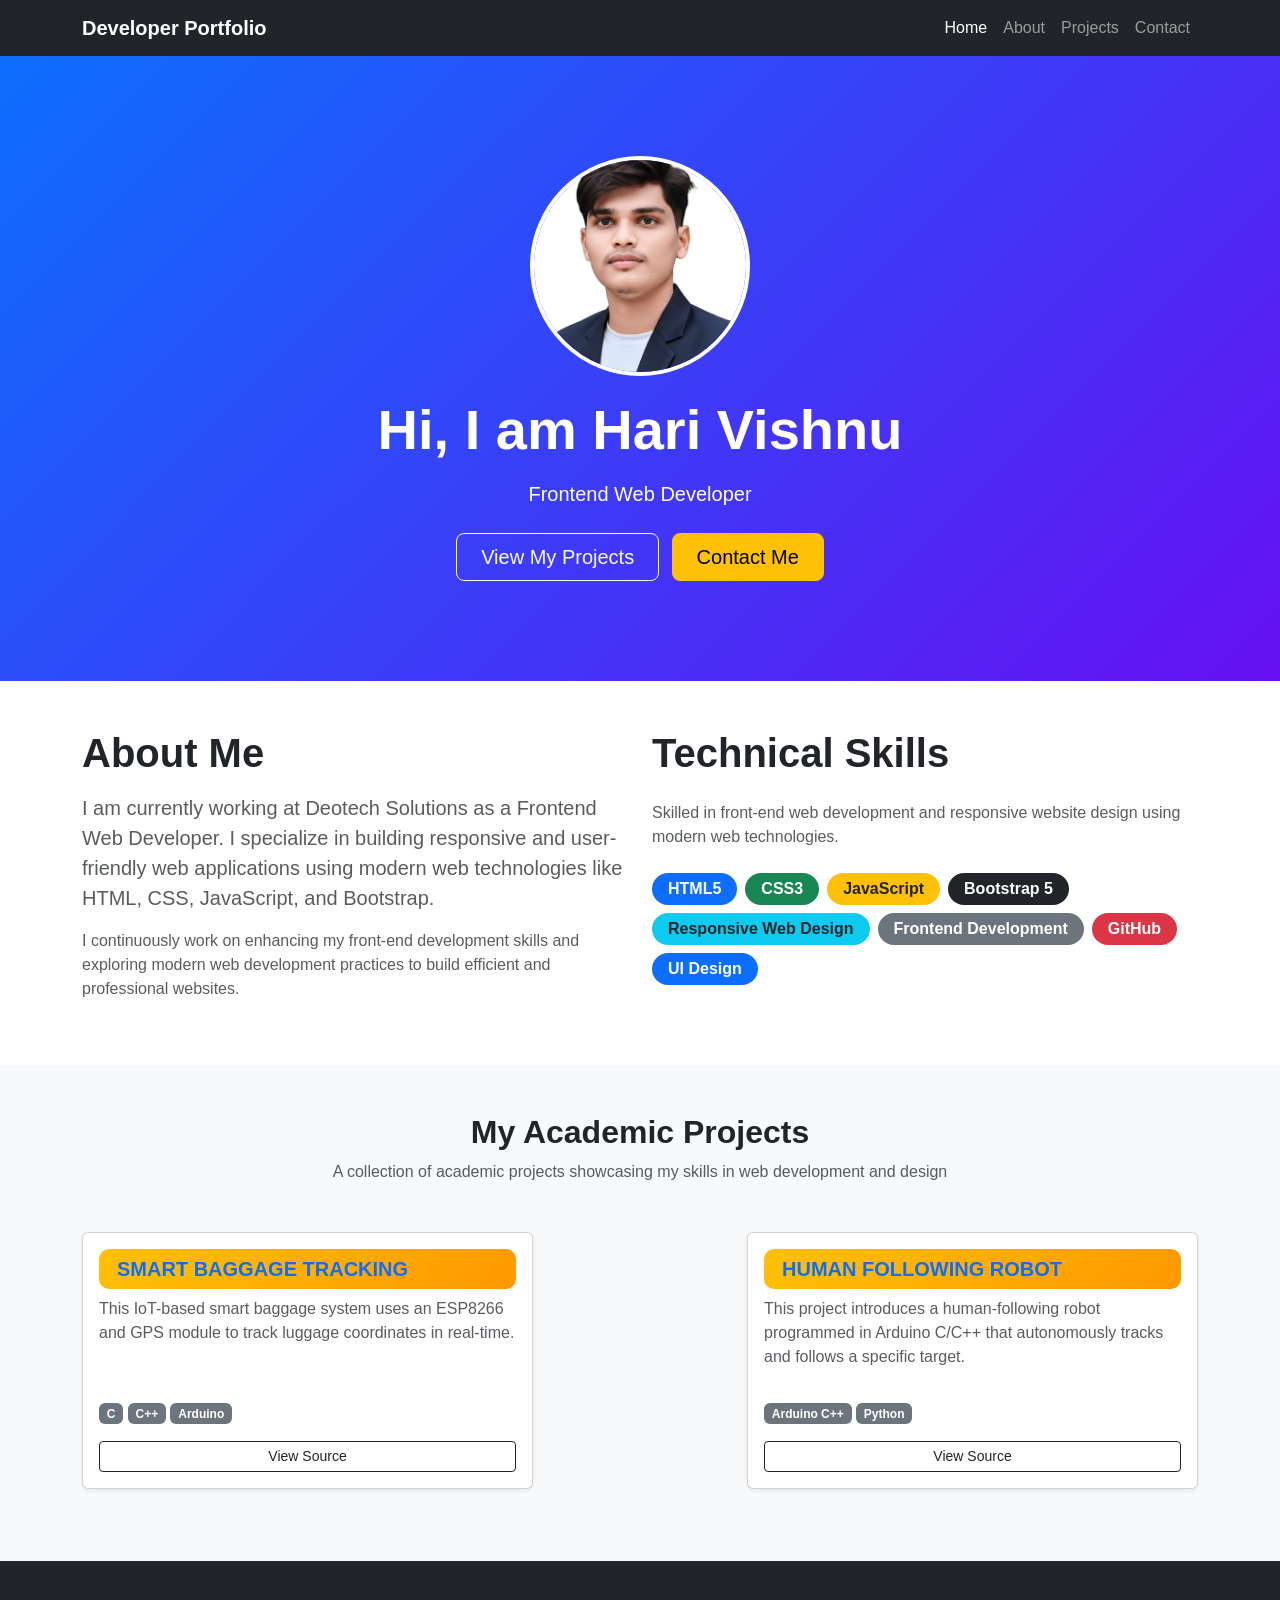
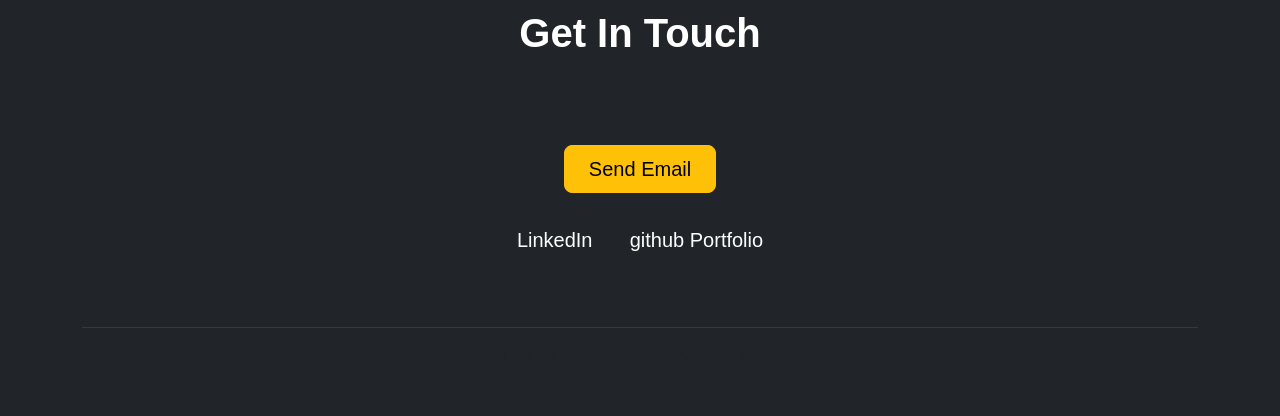
==== index.html @ 890c0b6c "Add files via upload" ====
<!DOCTYPE html>
<html lang="en">
<head>
    <meta charset="UTF-8">
    <meta name="viewport" content="width=device-width, initial-scale=1.0">
    <title>Professional Portfolio</title>

    <!-- Bootstrap CSS CDN -->
    <link href="https://cdn.jsdelivr.net/npm/bootstrap@5.3.8/dist/css/bootstrap.min.css" rel="stylesheet" integrity="sha384-sRIl4kxILFvY47J16cr9ZwB07vP4J8+LH7qKQnuqkuIAvNWLzeN8tE5YBujZqJLB" crossorigin="anonymous">

    <!-- External CSS -->
    <link rel="stylesheet" href="style.css">
</head>

<body>

    <!-- ================= NAVBAR ================= -->
    <nav class="navbar navbar-expand-lg navbar-dark bg-dark sticky-top">
        <div class="container">

            <a class="navbar-brand fw-bold" href="#">Developer Portfolio</a>

            <button class="navbar-toggler" type="button" data-bs-toggle="collapse" data-bs-target="#navbarNav">
                <span class="navbar-toggler-icon"></span>
            </button>

            <div class="collapse navbar-collapse" id="navbarNav">
                <div class="navbar-nav ms-auto">
                    <a class="nav-link active" href="#home">Home</a>
                    <a class="nav-link" href="#about">About</a>
                    <a class="nav-link" href="#projects">Projects</a>
                    <a class="nav-link" href="#contact">Contact</a>
                </div>
            </div>

        </div>
    </nav>

    <!-- ================= HERO SECTION ================= -->
    <section id="home" class="my-section text-center">
        <div class="container">

            <!-- Profile Image -->
            <img src="profile.jpg" alt="Hari Vishnu" class="profile-pic">

            <!-- Name -->
            <h1 class="display-4 fw-bold mb-3">
                Hi, I am Hari Vishnu
            </h1>

            <p class="lead mb-4">
                Frontend Web Developer
            </p>

            <!-- Buttons -->
            <a href="#projects" class="btn btn-outline-light btn-lg px-4 me-2">
                View My Projects
            </a>

            <a href="#contact" class="btn btn-warning btn-lg px-4">
                Contact Me
            </a>

        </div>
    </section>

    <!-- ================= ABOUT & SKILLS ================= -->
    <section id="about" class="py-5 bg-white">

        <div class="container">

            <div class="row align-items-start">

                <!-- About -->
                <div class="col-md-6 mb-4 mb-md-0">

                    <h2 class="fw-bold text-dark mb-3">
                        About Me
                    </h2>

                    <p class="text-muted lead">
                        I am currently working at Deotech Solutions as a Frontend Web Developer. I specialize in building responsive and user-friendly web applications using modern web technologies like HTML, CSS, JavaScript, and Bootstrap.
                    </p>

                    <p class="text-muted">
                        I continuously work on enhancing my front-end development skills and exploring modern web development practices to build efficient and professional websites.
                    </p>

                </div>

                <!-- Skills -->
                <div class="col-md-6">

                    <h2 class="fw-bold text-dark mb-4">
                        Technical Skills
                    </h2>

                    <p class="text-muted mb-4">
                        Skilled in front-end web development and responsive website design using modern web technologies.
                    </p>

                    <div class="d-flex flex-wrap gap-2">

                        <span class="badge bg-primary fs-6 p-2 px-3 rounded-pill">
                            HTML5
                        </span>

                        <span class="badge bg-success fs-6 p-2 px-3 rounded-pill">
                            CSS3
                        </span>

                        <span class="badge bg-warning text-dark fs-6 p-2 px-3 rounded-pill">
                            JavaScript
                        </span>

                        <span class="badge bg-dark fs-6 p-2 px-3 rounded-pill">
                            Bootstrap 5
                        </span>

                        <span class="badge bg-info text-dark fs-6 p-2 px-3 rounded-pill">
                            Responsive Web Design
                        </span>

                        <span class="badge bg-secondary fs-6 p-2 px-3 rounded-pill">
                            Frontend Development
                        </span>

                        <span class="badge bg-danger fs-6 p-2 px-3 rounded-pill">
                            GitHub
                        </span>

                        <span class="badge bg-primary fs-6 p-2 px-3 rounded-pill">
                            UI Design
                        </span>

                    </div>

                </div>

            </div>

        </div>

    </section>

    <!-- ================= PROJECTS ================= -->
    <section id="projects" class="py-5 bg-light">

        <div class="container">

            <!-- Heading -->
            <div class="text-center mb-5">

                <h2 class="fw-bold text-dark">
                    My Academic Projects
                </h2>

                <p class="text-muted">
                    A collection of academic projects showcasing my skills in web development and design
                </p>

            </div>

            <!-- Project Cards -->
            <div class="row justify-content-between">

                <!-- Project 1 -->
                <div class="col-md-5 mb-4">

                    <div class="card h-100 shadow-sm">

                        <div class="card-body d-flex flex-column">

                            <h5 class="card-title fw-bold text-primary">
                                SMART BAGGAGE TRACKING
                            </h5>

                            <p class="card-text text-muted flex-grow-1">
                                This IoT-based smart baggage system uses an ESP8266 and GPS module to track luggage coordinates in real-time.
                            </p>

                            <div class="mt-3">
                                <span class="badge bg-secondary">C</span>
                                <span class="badge bg-secondary">C++</span>
                                <span class="badge bg-secondary">Arduino</span>
                            </div>

                            <a href="#" class="btn btn-outline-dark btn-sm mt-3 w-100">
                                View Source
                            </a>

                        </div>

                    </div>

                </div>

                <!-- Project 2 -->
                <div class="col-md-5 mb-4">

                    <div class="card h-100 shadow-sm">

                        <div class="card-body d-flex flex-column">

                            <h5 class="card-title fw-bold text-primary">
                                HUMAN FOLLOWING ROBOT
                            </h5>

                            <p class="card-text text-muted flex-grow-1">
                                This project introduces a human-following robot programmed in Arduino C/C++ that autonomously tracks and follows a specific target.
                            </p>

                            <div class="mt-3">
                                <span class="badge bg-secondary">Arduino C++</span>
                                <span class="badge bg-secondary">Python</span>
                            </div>

                            <a href="#" class="btn btn-outline-dark btn-sm mt-3 w-100">
                                View Source
                            </a>

                        </div>

                    </div>

                </div>

            </div>

        </div>

    </section>

    <!-- ================= CONTACT SECTION ================= -->
    <section id="contact" class="py-5 bg-dark text-white">

        <div class="container">

            <div class="row justify-content-center">

                <div class="col-md-6 text-center">

                    <h2 class="fw-bold mb-3">
                        Get In Touch
                    </h2>

                    <p class="text-muted mb-4">
                        Feel free to connect for any professional discussions or project collaborations.
                    </p>

                    <!-- Email Button -->
                    <div class="mb-4">

                        <a href="mailto:harivishnu6300@example.com"
                           class="btn btn-warning btn-lg px-4 mb-2">

                            Send Email

                        </a>

                    </div>

                    <!-- Social Links -->
                    <div class="d-flex justify-content-center gap-3 fs-5 mb-4 flex-wrap">

                        <!-- LinkedIn -->
                        <a href="https://www.linkedin.com/in/barreedula-hari-vishnu-a73405308"
                           target="_blank"
                           class="text-white text-decoration-none hover-link">

                            LinkedIn

                        </a>

                        <span class="text-muted">|</span>

                        <!-- Portfolio Website -->
                        <a href="https://harivishnu6300-afk.github.io/portfolio-website/"
                           target="_blank"
                           class="text-white text-decoration-none hover-link">

                            github Portfolio

                        </a>

                    </div>

                </div>

            </div>

            <!-- Footer -->
            <hr class="border-secondary mt-5">

            <div class="text-center text-muted fs-7 mt-3">

                <p class="mb-0">
                    &copy; 2026 Hari Vishnu. All Rights Reserved. Built with Bootstrap.
                </p>

            </div>

        </div>

    </section>

    <!-- Bootstrap JS -->
    <script src="https://cdn.jsdelivr.net/npm/bootstrap@5.3.8/dist/js/bootstrap.bundle.min.js" integrity="sha384-FKyoEForCGlyvwx9Hj09JcYn3nv7wiPVlz7YYwJrWVcXK/BmnVDxM+D2scQbITxI" crossorigin="anonymous"></script>

    <!-- External JS -->
    <script src="script.js"></script>

</body>
</html>
---- style.css ----
<style>
    .profile-pic{
        display: block;
        margin: 0 auto 20px auto;
        width: 180px;
        height: 180px;
        border-radius: 50%;
        object-fit: cover;
        border: 5px solid white;
        margin-bottom: 25px;
        box-shadow: 0 8px 20px rgba(0,0,0,0.3);
        animation: zoomIn 1s ease-out; 
    }
        
    body {
        background-color: #f8f9fa;
        font-family: 'Segoe UI', Tahoma, Geneva, Verdana, sans-serif;
    }
    .my-section {
        background: linear-gradient(135deg, #0d6efd, #6610f2);
        color: white;
        padding: 100px 0;
       
    }
   .profile-pic {
        width: 220px;
        height: 220px;
        object-fit: cover;
        border-radius: 50%;
        display: block;
        margin: 0 auto 20px;
        border: 4px solid white;
    }
    .nav-link {
            font-weight: 500;
    }
    .display-4 {
            display: inline-block;
            animation: zoomIn 1s ease-out;
            transform-origin: center;
    }
    @keyframes zoomIn {
            from {
                transform: scale(0);
                opacity: 0;
            }
            to {
                transform: scale(1);
                opacity: 1;
            }
    }  
    .col-md-6 h2{
            font-size: 40px;
            font-weight: bold;
            animation: zoomForward 1.5s ease-out;
    }

    @keyframes zoomForward{
            from{
                transform: scale(0.3);
                opacity: 0;
            }
            to{
                transform: scale(1);
                opacity: 1;
            }
    }
    .card-title {
            background: linear-gradient(135deg, #ffc107, #ff9800);
            color: #000;
            padding: 8px 18px;
            border-radius: 10px;
            font-weight: bold;
            display: inline-block;
        
    }
    .card {
             transition: 0.3s ease;
    }

    .card:hover {
                transform: translateY(-8px);
                box-shadow: 0 15px 30px rgba(0,0,0,0.2);
    }
    .col-md-6 h2{
            font-size: 40px;
            font-weight: bold;
            animation: zoomForward 1.5s ease-out;
    }

    @keyframes zoomForward{
            from{
                transform: scale(0.3);
                 opacity: 0;
            }
            to{
                 transform: scale(1);
                opacity: 1;
             }
    }
    /* Mobile Responsive Design */

    @media (max-width: 768px) {

        .my-section {
            padding: 60px 20px;
        }

        .profile-pic {
             width: 150px;
             height: 150px;
        }

         h1.display-4 {
        font-size: 2rem;
        }

        .lead {
            font-size: 1rem;
        }

        .btn-lg {
            width: 100%;
            margin-bottom: 10px;
        }

        .navbar-nav {
            text-align: center;
        }

        .card {
             margin-bottom: 20px;
        }
    }
             
</style>
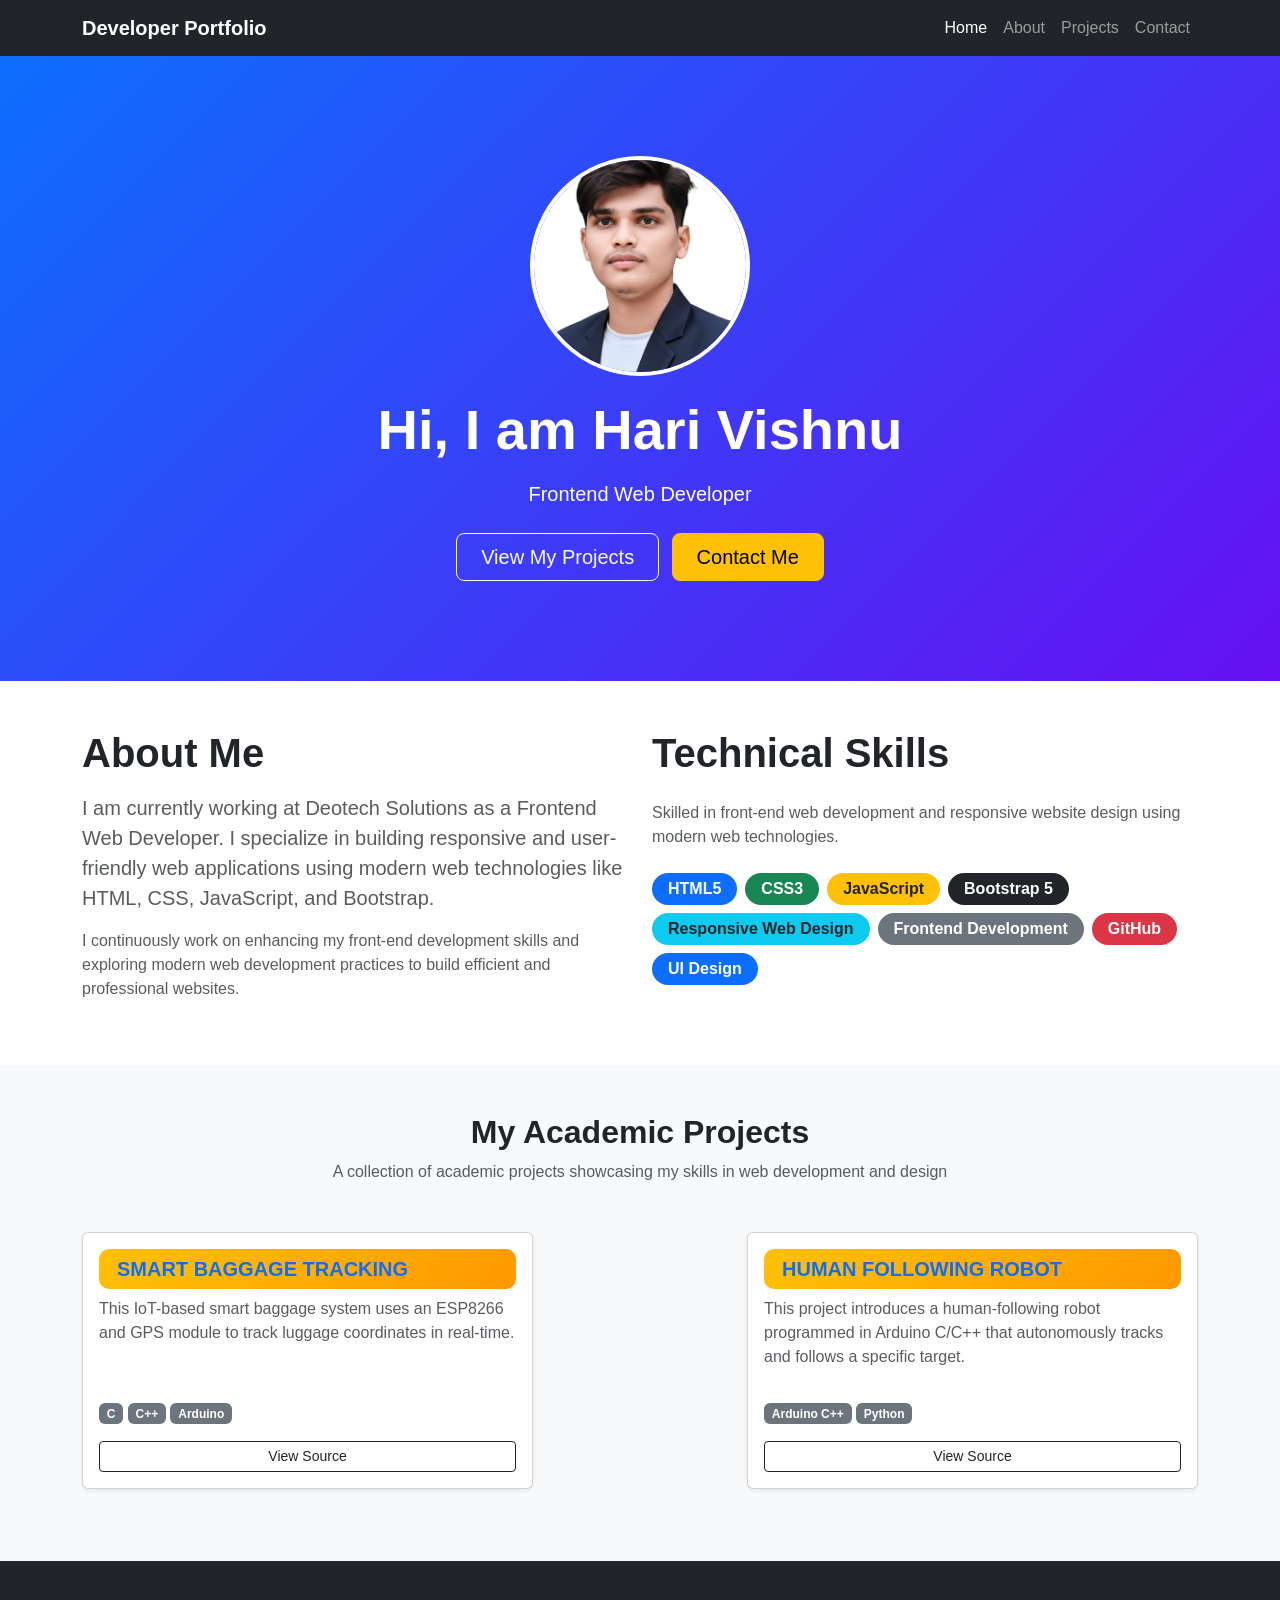
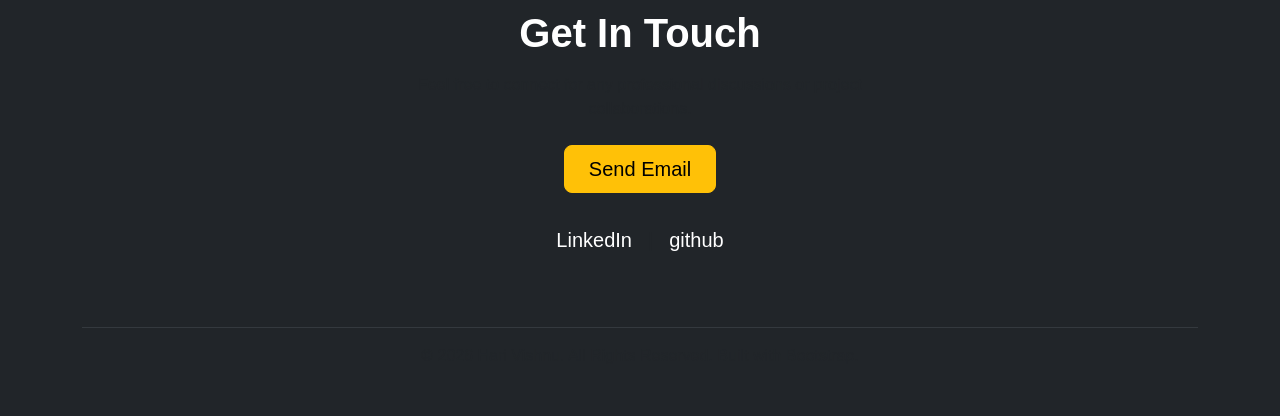
==== commit b67e4265: "Fix HTML encoding issues in index.html" ====
--- a/index.html
+++ b/index.html
@@ -264,24 +264,11 @@
                     <div class="d-flex justify-content-center gap-3 fs-5 mb-4 flex-wrap">
 
                         <!-- LinkedIn -->
-                        <a href="https://www.linkedin.com/in/barreedula-hari-vishnu-a73405308"
-                           target="_blank"
-                           class="text-white text-decoration-none hover-link">
-
-                            LinkedIn
-
-                        </a>
-
+                        <a href="https://www.linkedin.com/in/barreedula-hari-vishnu-a73405308"target="_blank"class="text-white text-decoration-none hover-link">LinkedIn</a>
                         <span class="text-muted">|</span>
 
                         <!-- Portfolio Website -->
-                        <a href="https://harivishnu6300-afk.github.io/portfolio-website/"
-                           target="_blank"
-                           class="text-white text-decoration-none hover-link">
-
-                            github Portfolio
-
-                        </a>
+                        <a href="https://harivishnu6300-afk.github.io/portfolio-website/"target="_blank"class="text-white text-decoration-none hover-link">github</a>
 
                     </div>
 
@@ -311,4 +298,4 @@
     <script src="script.js"></script>
 
 </body>
-</html>+</html>
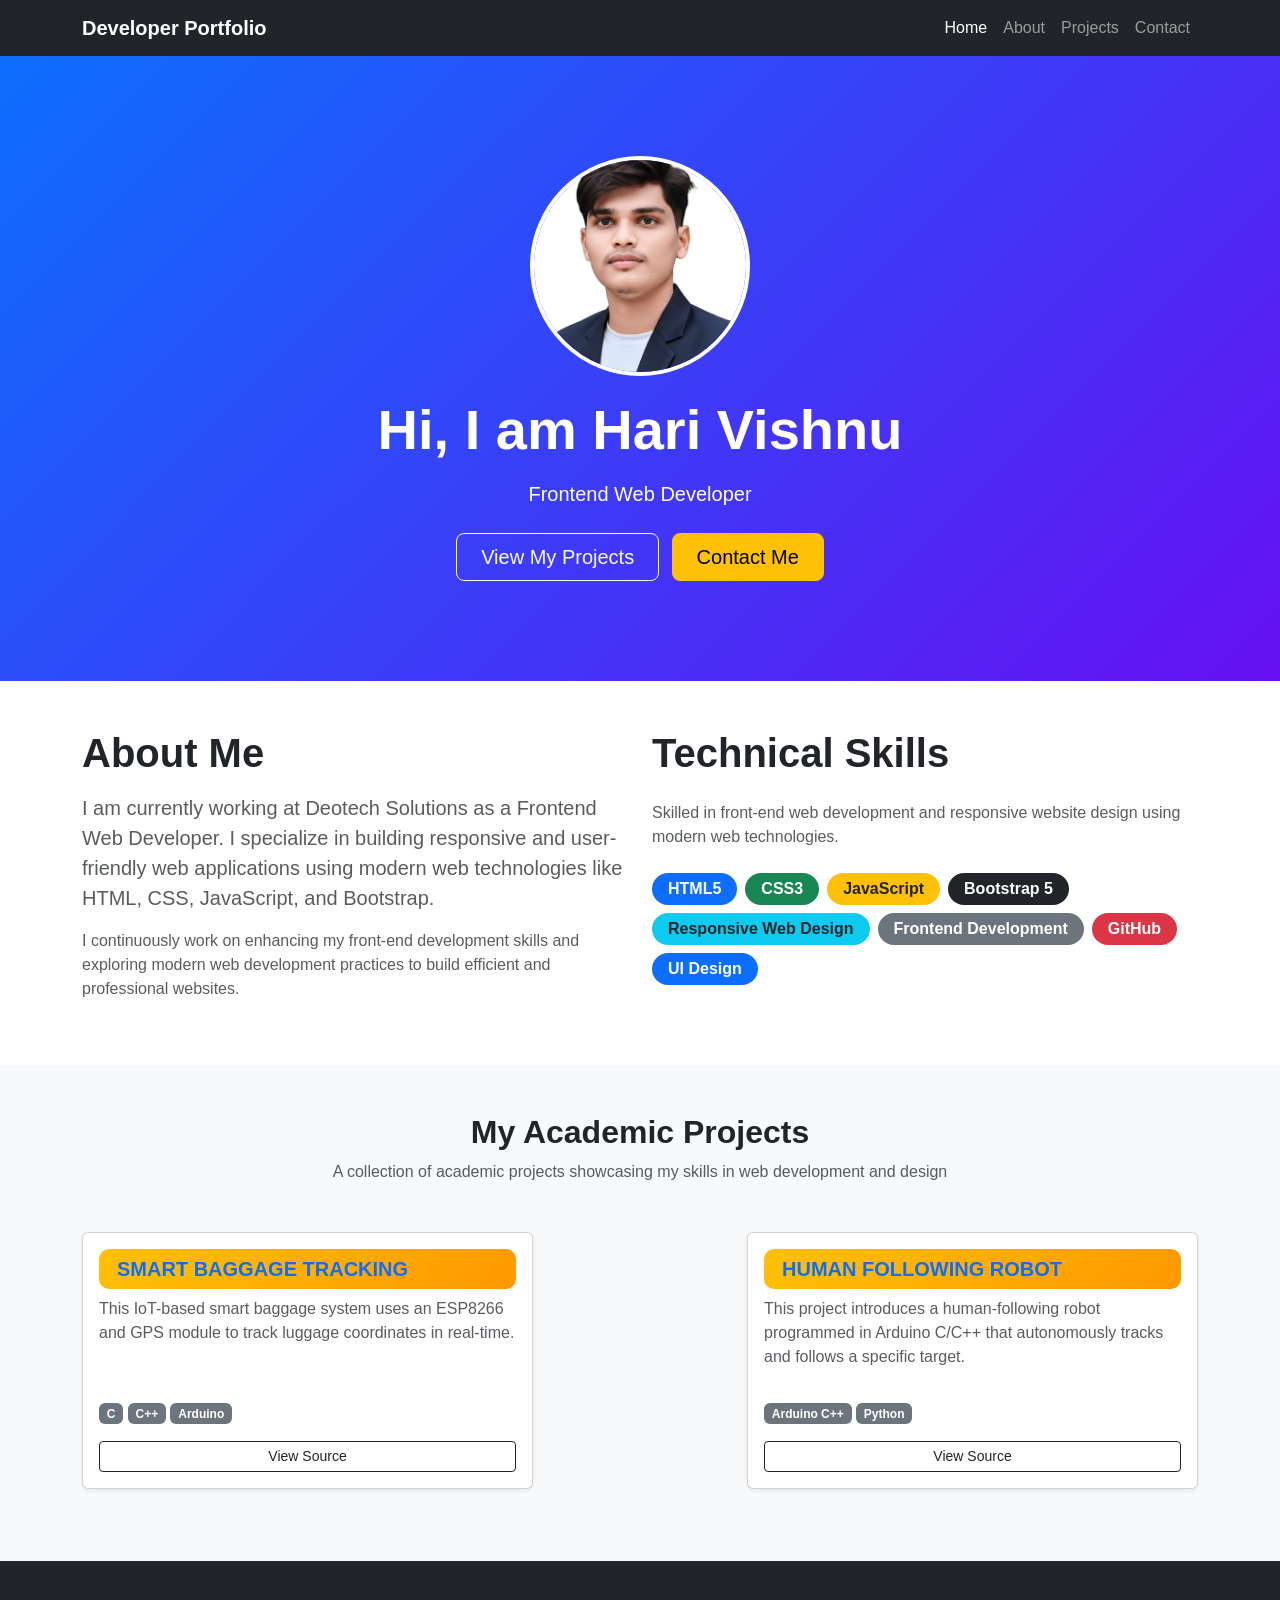
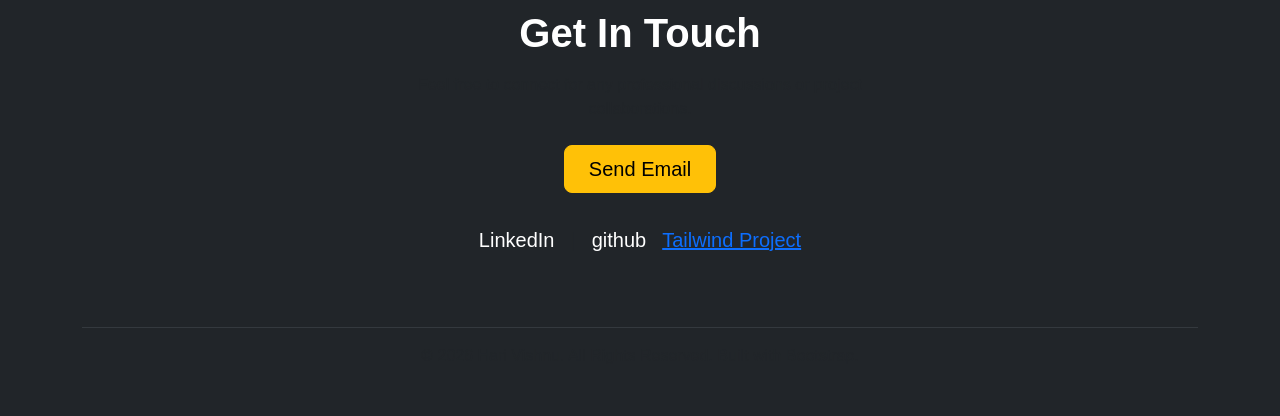
==== commit f7f17dde: "Fix HTML encoding issues in index.html" ====
--- a/index.html
+++ b/index.html
@@ -269,6 +269,8 @@
 
                         <!-- Portfolio Website -->
                         <a href="https://harivishnu6300-afk.github.io/portfolio-website/"target="_blank"class="text-white text-decoration-none hover-link">github</a>
+                        <a href="https://harivishnu6300-afk.github.io/portfolio-website/tailwind-project/" target="_blank">Tailwind Project
+</a>
 
                     </div>
 
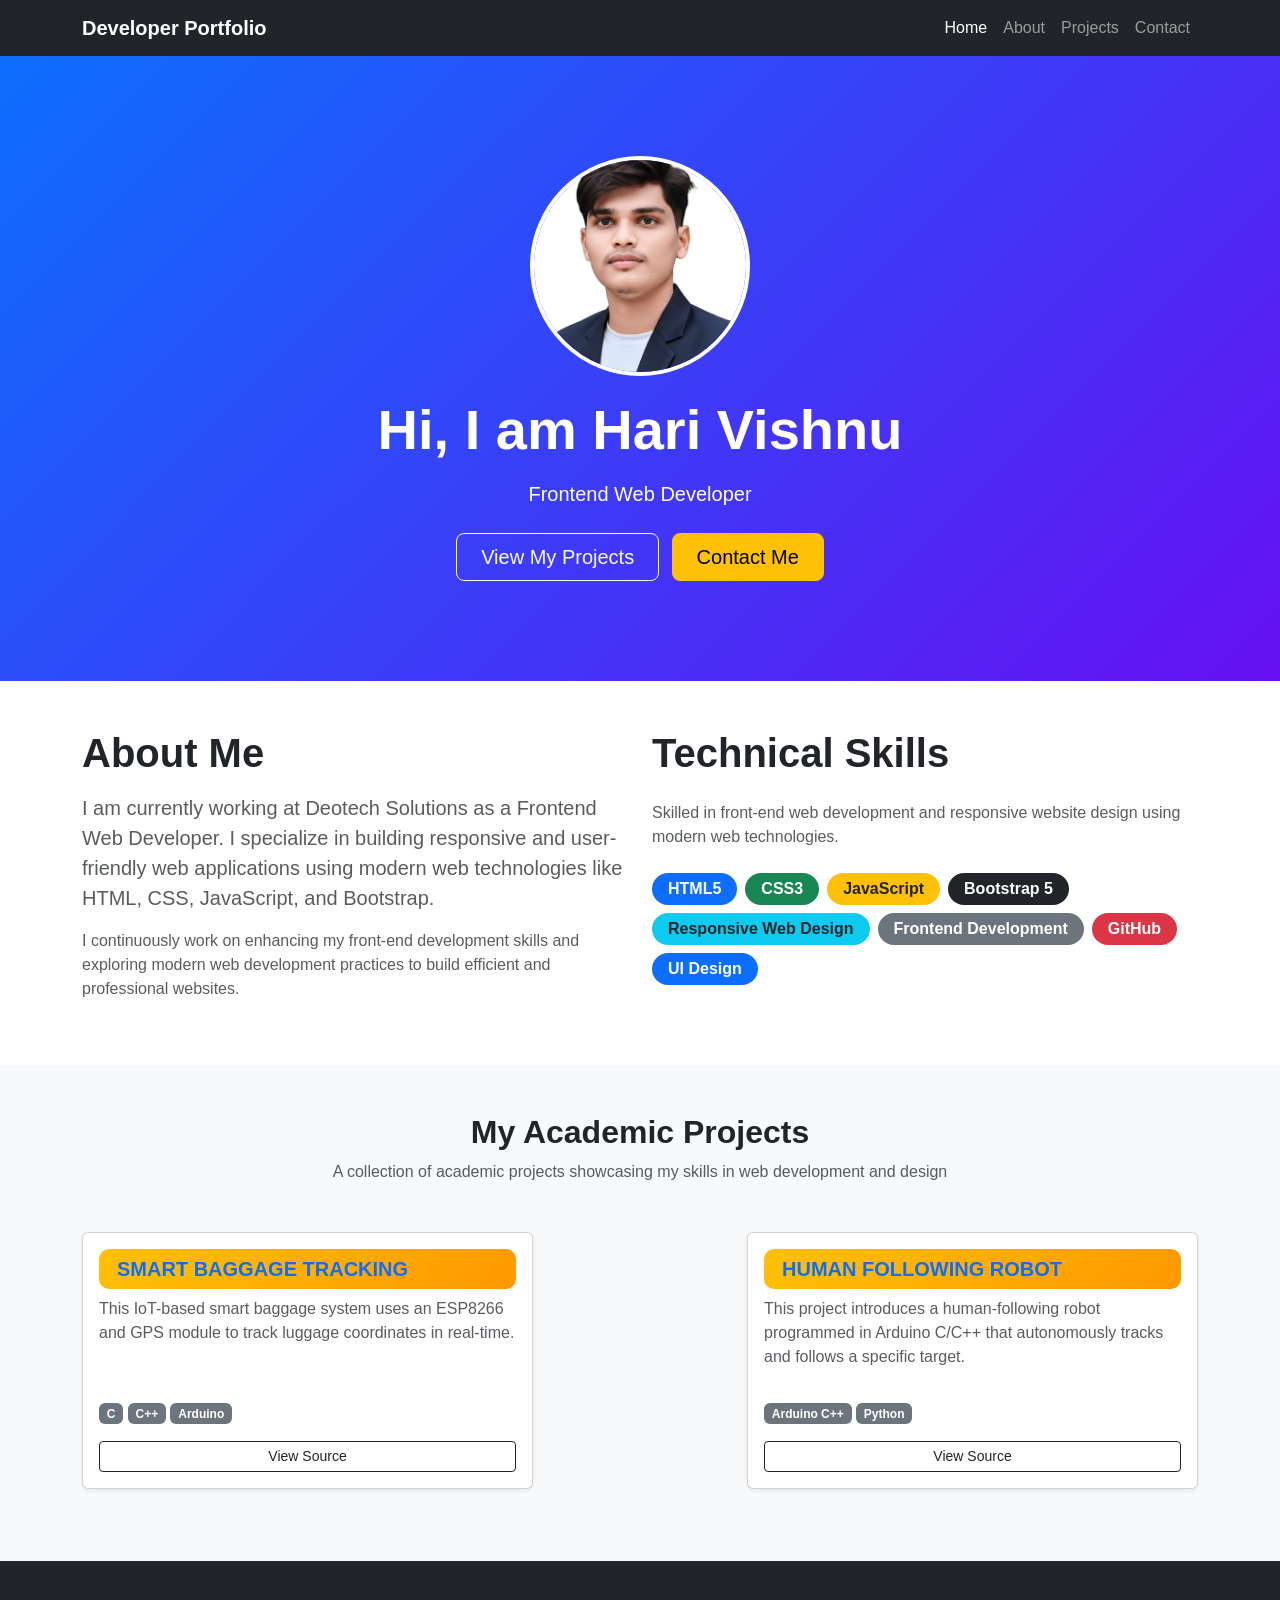
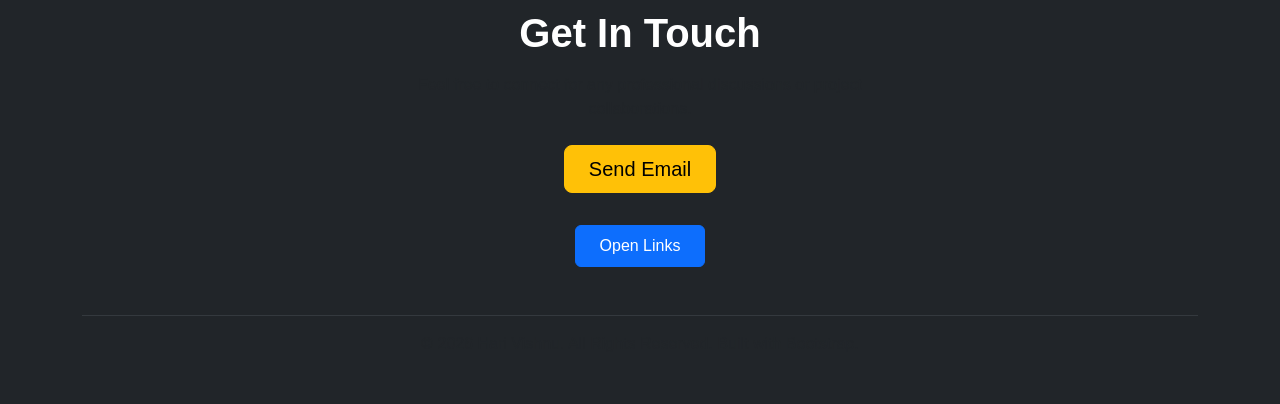
==== commit a49641a4: "Fix HTML structure and add social links section" ====
--- a/index.html
+++ b/index.html
@@ -259,19 +259,26 @@
                         </a>
 
                     </div>
-
-                    <!-- Social Links -->
-                    <div class="d-flex justify-content-center gap-3 fs-5 mb-4 flex-wrap">
-
-                        <!-- LinkedIn -->
-                        <a href="https://www.linkedin.com/in/barreedula-hari-vishnu-a73405308"target="_blank"class="text-white text-decoration-none hover-link">LinkedIn</a>
-                        <span class="text-muted">|</span>
-
-                        <!-- Portfolio Website -->
-                        <a href="https://harivishnu6300-afk.github.io/portfolio-website/"target="_blank"class="text-white text-decoration-none hover-link">github</a>
-                        <a href="https://harivishnu6300-afk.github.io/portfolio-website/tailwind-project/" target="_blank">Tailwind Project
-</a>
-
+                    <!-- Social Links Dropdown Button -->
+                    <div class="text-center mt-4">
+
+                        <!-- Main Button -->
+                        <button class="btn btn-primary px-4 py-2"type="button"data-bs-toggle="collapse"data-bs-target="#socialLinks">Open Links</button>
+
+                        <!-- Hidden Links -->
+                        <div class="collapse mt-4" id="socialLinks">
+
+                            <div class="d-flex justify-content-center gap-3 flex-wrap">
+
+                                <a href="https://www.linkedin.com/in/barreedula-hari-vishnu-a73405308"target="_blank"class="btn btn-outline-light">LinkedIn</a>
+
+                                <a href="https://harivishnu6300-afk.github.io/portfolio-website/"target="_blank"class="btn btn-outline-warning">GitHub Portfolio</a>
+
+                                <a href="https://harivishnu6300-afk.github.io/portfolio-website/tailwind-project/"target="_blank"class="btn btn-outline-info">Tailwind Project</a>
+
+                            </div>
+
+                        </div>
                     </div>
 
                 </div>
